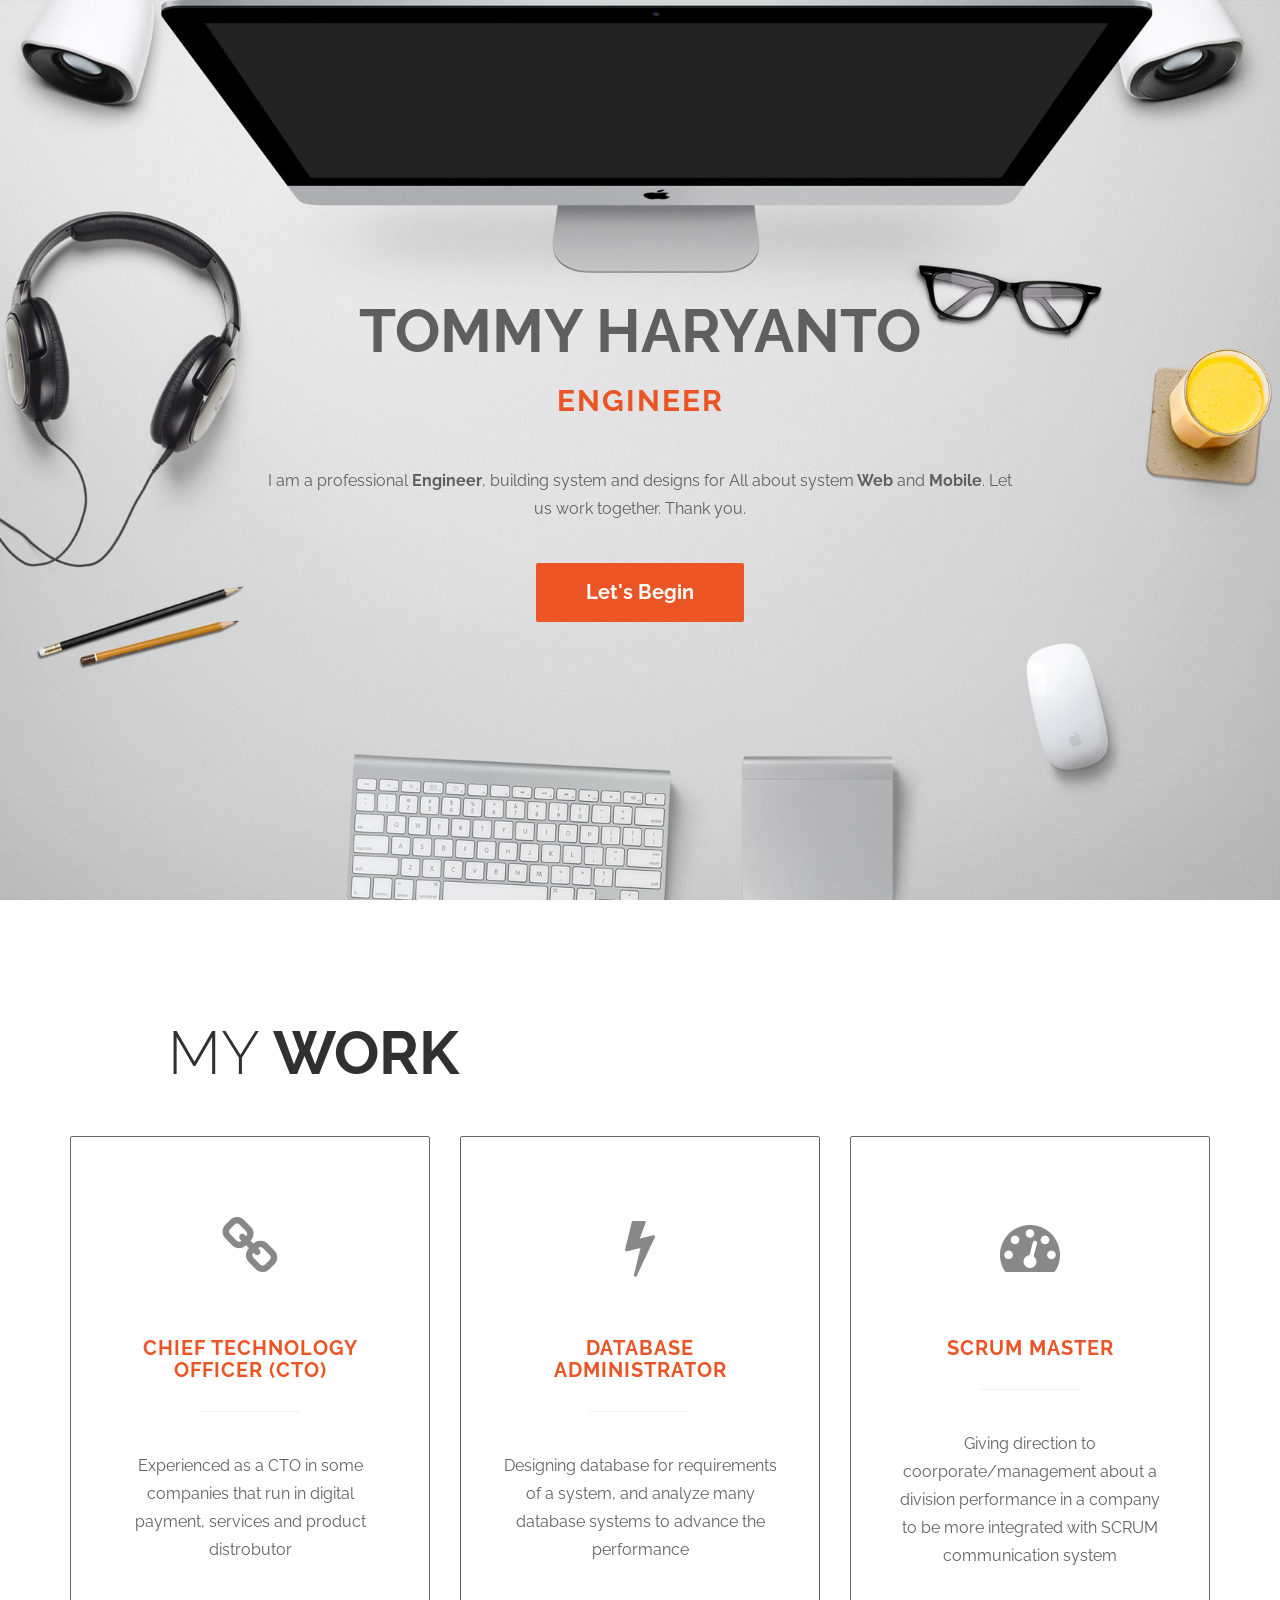
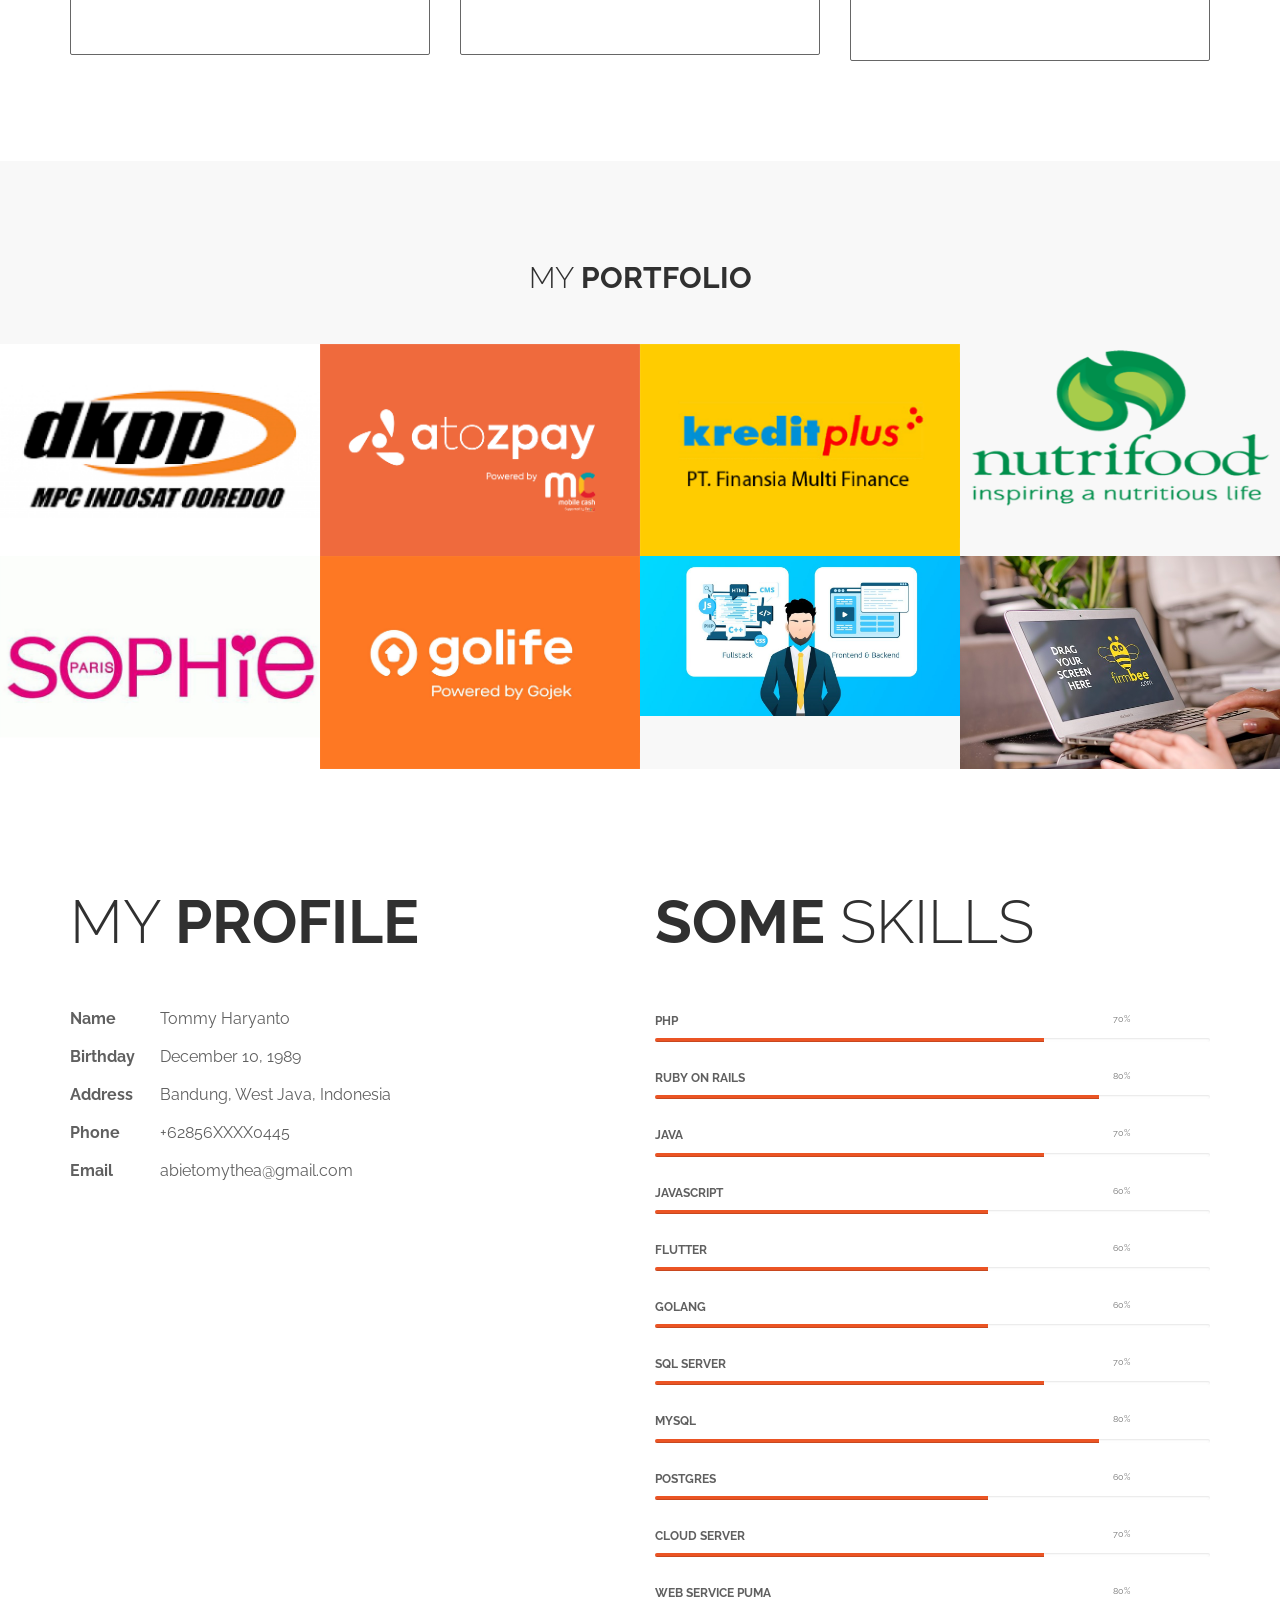
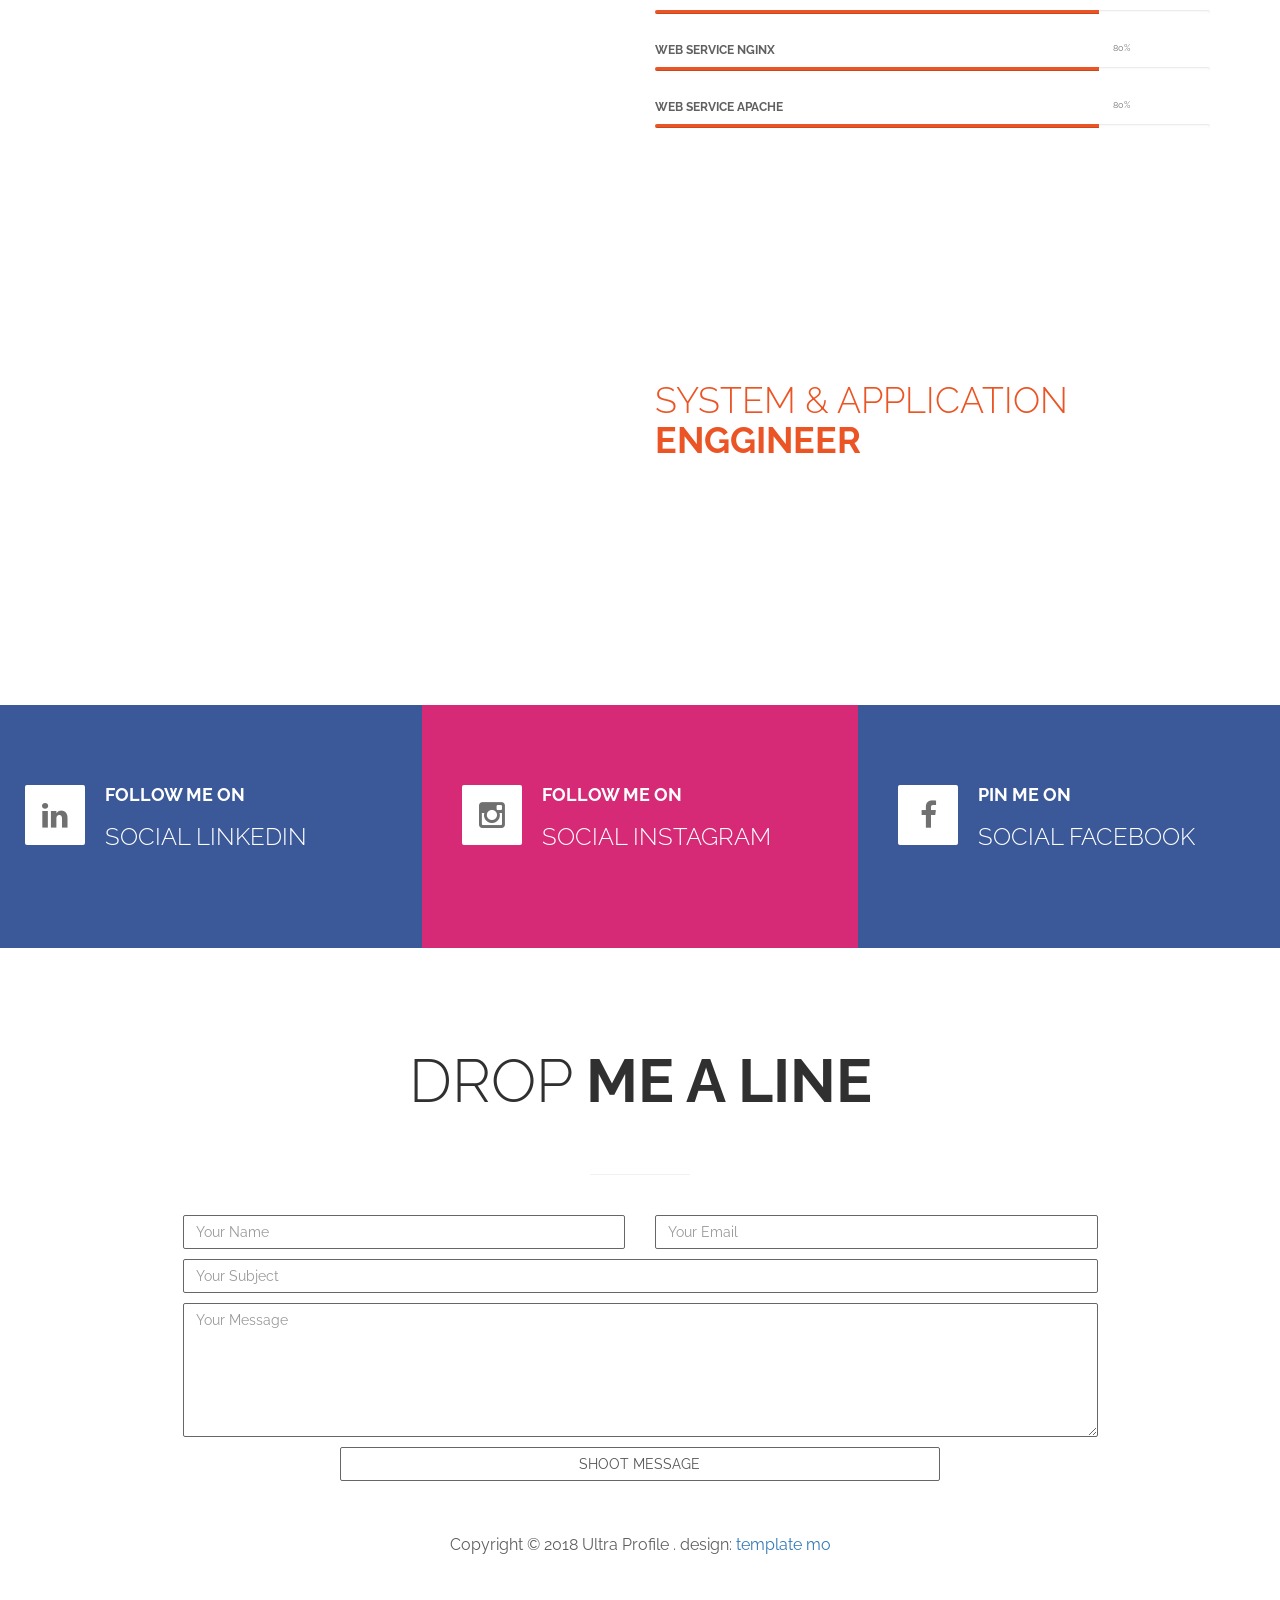
==== cv-tommy/index.html @ b7ea9eb3 "initial commit" ====
<!DOCTYPE html>
<html lang="en">
<head>
	<meta charset="utf-8">
	<meta http-equiv="X-UA-Compatible" content="IE=Edge">
	<meta name="viewport" content="width=device-width, initial-scale=1">
	<meta name="keywords" content="">
	<meta name="description" content="">
	<!-- SITE TITLE -->
	<title>Tommy</title>

	<!-- STYLESHEETS -->
	<link rel="stylesheet" href="css/bootstrap.min.css">
	<link rel="stylesheet" href="css/font-awesome.min.css">
	<link rel="stylesheet" href="css/templatemo-style.css">
	<link href='//fonts.googleapis.com/css?family=Raleway:400,300,600,700' rel='stylesheet' type='text/css'>
<!-- 

Ultra Profile

https://templatemo.com/tm-464-ultra-profile

-->
</head>
<body data-spy="scroll" data-target="#rock-navigation">
	<!-- START NAVIGATION -->
	<div class="navbar navbar-default bs-dos-nav navbar-fixed-top sticky-navigation" role="navigation">
		<div class="container">

			<div class="navbar-header">
				<button class="navbar-toggle" data-toggle="collapse" data-target="#rock-navigation">
					<span class="icon icon-bar"></span>
					<span class="icon icon-bar"></span>
					<span class="icon icon-bar"></span>
				</button>
				<a href="#" class="navbar-brand">My Profile</a>
			</div>
			<nav class="collapse navbar-collapse" id="rock-navigation">
				<ul class="nav navbar-nav navbar-right main-navigation text-uppercase">
					<li><a href="#home" class="smoothScroll">Home</a></li>
					<li><a href="#work" class="smoothScroll">My Work</a></li>
					<li><a href="#portfolio" class="smoothScroll">Portfolio</a></li>
					<li><a href="#resume" class="smoothScroll">Resume</a></li>
					<li><a href="#about" class="smoothScroll">About</a></li>
					<li><a href="#contact" class="smoothScroll">Contact</a></li>
				</ul>
			</nav>

		</div>
	</div>
	<!-- END NAVIGATION -->

	<!-- START HOME -->
	<section id="home" class="templatemo-home">
		<div class="container">
			<div class="row">
				<div class="col-md-2 col-sm-1"></div>
				<div class="col-md-8 col-sm-10">
					<h1 class="tm-home-title"><strong>Tommy Haryanto</strong></h1>
					<h2 class="tm-home-subtitle">Engineer</h2>
					<p>I am a professional <strong>Engineer</strong>, building system and designs for All about system<strong> Web</strong> and <strong>Mobile</strong>. Let us work together. Thank you.</p>
					<a href="#work" class="btn btn-default smoothScroll tm-view-more-btn">Let's Begin</a>
				</div>
				<div class="col-md-2 col-sm-1"></div>
			</div>
		</div>
	</section>
	<!-- END HOME -->

	<!-- START work -->
	<section id="work" class="tm-padding-top-bottom-100">
		<div class="container">
			<div class="row">
				<div class="col-md-offset-1 col-md-11">
					<h2 class="title">My <strong>Work</strong></h2>						
				</div>
				<div class="col-md-4 col-sm-4">
					<div class="work-wrapper">
						<i class="fa fa-link"></i>
						<h3 class="text-uppercase tm-work-h3">Chief Technology Officer (CTO)</h3>
						<hr>
						<p>Experienced as a CTO in some companies that run in digital payment, services and product distrobutor</p>
					</div>
				</div>
				<div class="col-md-4 col-sm-4">
					<div class="work-wrapper">
						<i class="fa fa-flash"></i>
						<h3 class="text-uppercase tm-work-h3">Database Administrator</h3>
						<hr>
						<p>Designing database for requirements of a system, and analyze many database systems to advance the performance</p>
					</div>
				</div>
				<div class="col-md-4 col-sm-4">
					<div class="work-wrapper">
						<i class="fa fa-dashboard"></i>
						<h3 class="text-uppercase tm-work-h3">Scrum Master</h3>
						<hr>
						<p>Giving direction to coorporate/management about a division performance in a company to be more integrated with SCRUM communication system</p>
					</div>
				</div>
			</div>
		</div>
	</section>
	<!-- END work -->

	<!-- START PORTFOLIO -->
	<section id="portfolio" class="tm-portfolio">
		<div class="container">
			<div class="row">
				<div class="col-md-12 wow bounce">
					<div class="title">
						<h2 class="tm-portfolio-title">My <strong>Portfolio</strong></h2>
					</div>

					<!-- START ISO SECTION -->
					<div class="iso-section">
						<!-- <ul class="filter-wrapper clearfix">
							<li><a href="#" class="opc-main-bg selected" data-filter="*">All</a></li>
							<li><a href="#" class="opc-main-bg" data-filter=".html">HTML</a></li>
							<li><a href="#" class="opc-main-bg" data-filter=".photoshop">Photoshop</a></li>
							<li><a href="#" class="opc-main-bg" data-filter=".wordpress">Wordpress</a></li>
							<li><a href="#" class="opc-main-bg" data-filter=".mobile">Mobile</a></li>
						</ul> -->
						<div class="iso-box-section">
							<div class="iso-box-wrapper col4-iso-box">
								<div class="iso-box wordpress col-md-3 col-sm-3 col-xs-12">
									<div class="portfolio-thumb">
										<img src="images/dkpp.jpg" class="fluid-img" alt="portfolio img">
										<div class="portfolio-overlay">
											<h3 class="portfolio-item-title">CTO</h3>
											<h3 class="portfolio-item-title">Dian Kencana Puri Prima (DKPP)</h3>
											<p>Payment fo PPOB, Phone Credit, Consignment System for Agent</p>
										</div>
									</div>
								</div>
								<div class="iso-box wordpress col-md-3 col-sm-3 col-xs-12">
									<div class="portfolio-thumb">
										<img src="images/atozpay-01.jpg" class="fluid-img" alt="portfolio img">
										<div class="portfolio-overlay">
											<h3 class="portfolio-item-title">CTO</h3>
											<h3 class="portfolio-item-title">Weyland Indonesia Perkasa (WIP)</h3>
											<p>Payment fo PPOB, Phone Credit, Consignment System for Agent, Daily Needs for delivery services</p>
										</div>
									</div>
								</div>
								<div class="iso-box html photoshop wordpress mobile col-md-3 col-sm-3 col-xs-12">
									<div class="portfolio-thumb">
										<img src="images/kredit plus-01.jpg" class="fluid-img" alt="portfolio img">
										<div class="portfolio-overlay">
											<h3 class="portfolio-item-title">Project Manager</h3>
											<h3>PT. Finansia Multi Finance (Kreditplus)</h3>
											<p>Build from scracth Kredit Plus Mobile system, and E-Form for business process</p>
										</div>
									</div>
								</div>
								<div class="iso-box html wordpress mobile col-md-3 col-sm-3 col-xs-12">
									<div class="portfolio-thumb">
										<img src="images/nutrifood-logo.png" class="fluid-img" alt="portfolio img">
										<div class="portfolio-overlay">
											<h3 class="portfolio-item-title">Project Manager</h3>
											<h3 class="portfolio-item-title">Nutrifood</h3>
											<p>Build Shipping management system, L-Men guides workout system</p>
										</div>
									</div>
								</div>
								<div class="iso-box wordpress col-md-3 col-sm-3 col-xs-12">
									<div class="portfolio-thumb">
										<img src="images/sophie.jpg" class="fluid-img" alt="portfolio img">
										<div class="portfolio-overlay">
											<h3 class="portfolio-item-title">Project Manager</h3>
											<h3 class="portfolio-item-title">Shopie Paris</h3>
											<p>Multi Level Marketing (MLM) system, Shopping System, Catalog Management, and E-Learning system to be shopie's frenchise </p>
										</div>
									</div>
								</div>
								<div class="iso-box html mobile col-md-3 col-sm-3 col-xs-12">
									<div class="portfolio-thumb">
										<img src="images/gojek.jpg" class="fluid-img" alt="portfolio img">
										<div class="portfolio-overlay">
											<h3 class="portfolio-item-title">Project Manager</h3>
											<h3 class="portfolio-item-title">Golife (Gojek)</h3>
											<p>GoClean, GoMassages, GoGlam, GoAuto. The services that provide by Gojek</p>
										</div>
									</div>
								</div>
								<div class="iso-box html photoshop col-md-3 col-sm-3 col-xs-12">
									<div class="portfolio-thumb">
										<img src="images/be-logo.jpg" class="fluid-img" alt="portfolio img">
										<div class="portfolio-overlay">
											<h3 class="portfolio-item-title">Backend Engineer</h3>
											<p>Create many system and applications for other country/company. Government, Expedition, Tour and traveling, market place and many more</p>
										</div>
									</div>
								</div>
								<div class="iso-box photoshop col-md-3 col-sm-3 col-xs-12">
									<div class="portfolio-thumb">
										<img src="images/portfolio-img7.jpg" class="fluid-img" alt="portfolio img">
										<div class="portfolio-overlay">
											<h3 class="portfolio-item-title">More Info</h3>
											<p>Did you still interest to me? please send me email!</p>
										</div>
									</div>
								</div>
							</div>
						</div>
					</div>
				</div>
			</div>
		</div>
	</section>
	<!-- END PORTFOLIO -->

	<!-- START RESUME -->
	<section id="resume" class="tm-padding-top-bottom-100">
		<div class="container">
			<div class="row">
				<div class="col-md-6 col-sm-6">					
					<h2 class="title">My <strong>Profile</strong></h2>
					<p><span class="tm-info-label">Name</span>Tommy Haryanto</p>
					<p><span class="tm-info-label">Birthday</span>December 10, 1989</p>
					<p><span class="tm-info-label">Address</span>Bandung, West Java, Indonesia</p>
					<p><span class="tm-info-label">Phone</span>+62856XXXX0445</p>
					<p><span class="tm-info-label">Email</span>abietomythea@gmail.com</p>
				</div>
				<div class="col-md-6 col-sm-6">
					<h2 class="title"><strong>Some</strong> Skills</h2>
					<p></p>
					<h4 class="tm-progress-label">Php<small class="progress-percent-small">70%</small></h4>
					<div class="progress tm-progress">
						<div class="progress-bar progress-bar-danger" role="progressbar" aria-valuenow="70" aria-valuemin="0" aria-valuemax="70" style="width: 70%;"></div>
					</div>
					<h4 class="tm-progress-label">Ruby on Rails<small class="progress-percent-small">80%</small></h4>
					<div class="progress tm-progress">
						<div class="progress-bar progress-bar-danger" role="progressbar" aria-valuenow="80" aria-valuemin="0" aria-valuemax="100" style="width: 80%;"></div>
					</div>
					<h4 class="tm-progress-label">Java<small class="progress-percent-small">70%</small></h4>
					<div class="progress tm-progress">
						<div class="progress-bar progress-bar-danger" role="progressbar" aria-valuenow="70" aria-valuemin="0" aria-valuemax="100" style="width: 70%;"></div>
					</div>
					<h4 class="tm-progress-label">Javascript<small class="progress-percent-small">60%</small></h4>
					<div class="progress tm-progress">
						<div class="progress-bar progress-bar-danger" role="progressbar" aria-valuenow="60" aria-valuemin="0" aria-valuemax="100" style="width: 60%;"></div>
					</div>
					<h4 class="tm-progress-label">Flutter<small class="progress-percent-small">60%</small></h4>
					<div class="progress tm-progress">
						<div class="progress-bar progress-bar-danger" role="progressbar" aria-valuenow="60" aria-valuemin="0" aria-valuemax="100" style="width: 60%;"></div>
					</div>
					<h4 class="tm-progress-label">GoLang<small class="progress-percent-small">60%</small></h4>
					<div class="progress tm-progress">
						<div class="progress-bar progress-bar-danger" role="progressbar" aria-valuenow="60" aria-valuemin="0" aria-valuemax="100" style="width: 60%;"></div>
					</div>
					<h4 class="tm-progress-label">SQL Server<small class="progress-percent-small">70%</small></h4>
					<div class="progress tm-progress">
						<div class="progress-bar progress-bar-danger" role="progressbar" aria-valuenow="70" aria-valuemin="0" aria-valuemax="100" style="width: 70%;"></div>
					</div>
					<h4 class="tm-progress-label">MySql<small class="progress-percent-small">80%</small></h4>
					<div class="progress tm-progress">
						<div class="progress-bar progress-bar-danger" role="progressbar" aria-valuenow="80" aria-valuemin="0" aria-valuemax="100" style="width: 80%;"></div>
					</div>
					<h4 class="tm-progress-label">Postgres<small class="progress-percent-small">60%</small></h4>
					<div class="progress tm-progress">
						<div class="progress-bar progress-bar-danger" role="progressbar" aria-valuenow="60" aria-valuemin="0" aria-valuemax="100" style="width: 60%;"></div>
					</div>
					<h4 class="tm-progress-label">Cloud Server<small class="progress-percent-small">70%</small></h4>
					<div class="progress tm-progress">
						<div class="progress-bar progress-bar-danger" role="progressbar" aria-valuenow="70" aria-valuemin="0" aria-valuemax="100" style="width: 70%;"></div>
					</div>
					<h4 class="tm-progress-label">Web Service Puma <small class="progress-percent-small">80%</small></h4>
					<div class="progress tm-progress">
						<div class="progress-bar progress-bar-danger" role="progressbar" aria-valuenow="80" aria-valuemin="0" aria-valuemax="100" style="width: 80%;"></div>
					</div>
					<h4 class="tm-progress-label">Web Service Nginx <small class="progress-percent-small">80%</small></h4>
					<div class="progress tm-progress">
						<div class="progress-bar progress-bar-danger" role="progressbar" aria-valuenow="80" aria-valuemin="0" aria-valuemax="100" style="width: 80%;"></div>
					</div>
					<h4 class="tm-progress-label">Web Service Apache <small class="progress-percent-small">80%</small></h4>
					<div class="progress tm-progress">
						<div class="progress-bar progress-bar-danger" role="progressbar" aria-valuenow="80" aria-valuemin="0" aria-valuemax="100" style="width: 80%;"></div>
					</div>
				</div>
			</div>
		</div>
	</section>
	<!-- END RESUME -->

	<!-- START ABOUT -->
	<section id="about" class="tm-about">
		<div class="container">
			<div class="row">
				<div class="col-md-offset-6 col-md-6 col-sm-offset-6 col-sm-7" style="color: white;">
					<div class="title">
						<h2 style="color: white;">This is <strong>me</strong></h2>
						<h1 class="tm-red-text">System & Application <strong>Enggineer</strong></h1>
					</div>
					<p>The basic foundation of technology is how we think in a simple way.
						Difficult things will come true with a simple way.
						Go ahead and dream 'til morning, wake up and make that dream come true
					</p>
				</div>
			</div>
		</div>
	</section>
	<!-- END ABOUT -->

	<!-- START SOCIAL -->
	<section id="social" class="tm-social">
		<div class="container">
			<div class="row">
				<div class="col-md-4 col-sm-4 wow rotateInUpLeft" data-wow-delay="0.3s">
					<div class="media facebook">
						<a href="https://www.linkedin.com/in/tommy-haryanto-12ba5937/" target="_blank">
							<div class="media-object pull-left">
								<i class="fa fa-linkedin"></i>
							</div>
							<div class="media-body">
								<h4 class="media-heading tm-social-title">Follow me on</h4>
								<h3>Social LinkedIn</h3>
							</div>
						</a>
					</div>
				</div>
				<div class="col-md-4 col-sm-4 wow rotateInUpLeft" data-wow-delay="0.6s">
					<div class="media instagram">
						<a href="https://www.instagram.com/abieharyanto/">
							<div class="media-object pull-left">
								<i class="fa fa-instagram"></i>
							</div>
							<div class="media-body">
								<h4 class="media-heading tm-social-title">Follow me on</h4>
								<h3>Social Instagram</h3>
							</div>
						</a>
					</div>
				</div>
				<div class="col-md-4 col-sm-4 wow rotateInUpLeft" data-wow-delay="0.9s">
					<div class="media facebook">
						<a href="https://www.facebook.com/abietomythea">
							<div class="media-object pull-left">
								<i class="fa fa-facebook"></i>
							</div>
							<div class="media-body">
								<h4 class="media-heading tm-social-title">Pin me on</h4>
								<h3>Social Facebook</h3>
							</div>
						</a>
					</div>
				</div>
			</div>
		</div>
	</section>
	<!-- END SOCIAL -->

	<!-- START CONTACT -->
	<?php require_once("functions.php"); ?>
	<section id="contact" class="tm-contact">
		<div class="container">
			<div class="row">
				<div class="col-md-12">					
					<h2 class="title">Drop <strong>me a line</strong></h2>
					<hr>					
				</div>
				<div class="col-md-1 col-sm-1"></div>
				<div class="col-md-10 col-sm-10">
					<form action="send_email.php" method="post" enctype="text/plan">
						<div class="col-md-6 col-sm-6">
							<input class="form-control" type="text" placeholder="Your Name" name="name">
						</div>
						<div class="col-md-6 col-sm-6">
							<input class="form-control" type="email" placeholder="Your Email" name="email">
						</div>
						<div class="col-md-12 col-sm-12">
							<input class="form-control" type="text" placeholder="Your Subject" name="subject">
							<textarea class="form-control" placeholder="Your Message" rows="6" name="messages"></textarea>
						</div>
						<div class="col-md-offset-2 col-md-8 col-sm-offset-2 col-sm-8">
							<input class="form-control" type="submit" value="SHOOT MESSAGE">
						</div>
					</form>
				</div>
				<div class="col-md-1 col-sm-1"></div>
				<div class="col-md-12 col-sm-12">
					<p>Copyright &copy; 2018 Ultra Profile
                    . design: <a rel="nofollow noopener" href="https://templatemo.com">template mo</a></p>
				</div>
			</div>
		</div>
	</section>
	<!-- END CONTACT -->
	<script src="js/jquery.js"></script>
	<script src="js/bootstrap.min.js"></script>
	<script src="js/smoothscroll.js"></script>
	<script src="js/jquery.nav.js"></script>
	<script src="js/isotope.js"></script>
	<script src="js/imagesloaded.min.js"></script>
	<script src="js/custom.js"></script>
</body>
</html>
---- cv-tommy/css/templatemo-style.css ----
/*

Ultra Profile

https://templatemo.com/tm-464-ultra-profile

*/

body {
  background: #ffffff;
  font-family: 'Raleway', sans-serif;
  font-size: 16px;
  color: #606060;
  position: relative;
}
html, body {
  width: 100%;
  overflow-x: hidden;
}
h1,h2,h3 { font-weight: 300; }
p { line-height: 28px; }
hr {
  border-color: #f2f2f2;
  width: 100px;
  margin-bottom: 40px;
}
.title {
  color: #303030;
  font-size: 60px;
  padding-bottom: 40px;
  text-transform: uppercase;
}

/* START NAVIGATION */
.sticky-navigation { opacity: 0; }
.navbar-default {
  background: #fff;
  border: none;
  -webkit-box-shadow: 0 2px 8px 0 rgba(50, 50, 50, 0.08);
          box-shadow: 0 2px 8px 0 rgba(50, 50, 50, 0.08);
  margin: 0;
  padding: 0;
}
.navbar-default .navbar-brand {
  color: #212227;
  font-weight: bold;
  font-size: 30px;
  line-height: 45px;
  padding: 10px 0 0 12px;
}
.navbar-default .navbar-nav li a {
  color: #202020;
  font-size: 13px;
  font-weight: bold;
  line-height: 45px;
  letter-spacing: 1px;
}
.navbar-default .navbar-nav li a:hover { color: #eb5424; }
.navbar-default .navbar-nav > li > a:hover,
.navbar-default .navbar-nav > li > a:focus {
  color: #eb5424;
  background-color: transparent;
}
.navbar-default .navbar-nav > .active > a,
.navbar-default .navbar-nav > .active > a:hover,
.navbar-default .navbar-nav > .active > a:focus {
  color: #eb5424;
  background-color: transparent;
}
.navbar-default .navbar-toggle {
  border: none;
  padding-top: 10px;
}
.navbar-default .navbar-toggle .icon-bar {
  background: #eb5424;
  border-color: transparent;
}
.navbar-default .navbar-toggle:hover,
.navbar-default .navbar-toggle:focus { background-color: transparent }
/* END NAVIGATION */

/* START HOME */
.templatemo-home {
  background: url('../images/home-bg.jpg');
  background-size: cover;
  background-attachment: fixed;
  background-position: center center;
  color: #5f5f5f;
  display: -webkit-box;
  display: -webkit-flex;
  display: -ms-flexbox;
  display: flex;
  -webkit-box-align: center;
  -webkit-align-items: center;
      -ms-flex-align: center;
          align-items: center;
  text-align: center;  
  height: 100vh;
}
.tm-home-title,
 .tm-home-subtitle {
  text-transform: uppercase;
 }
.tm-home-title { font-size: 60px; }
.tm-home-subtitle {
  color: #eb5424;
  font-weight: bold;
  padding-bottom: 40px;
  letter-spacing: 2px;
}
.tm-view-more-btn {
  background: #eb5424;
  color: #ffffff;
  border: none;
  border-radius: 2px;
  font-size: 20px;
  font-weight: 700;
  margin-top: 30px;
  padding: 15px 50px;
  -webkit-transition: all 0.6s ease-in;
          transition: all 0.6s ease-in;
}
.tm-view-more-btn:hover {
  background: #ffffff;
  color: #eb5424;
}
/* END HOME */

/* START WORK */
.tm-padding-top-bottom-100 {
  padding-top: 100px;
  padding-bottom: 100px;
}
.tm-work-h3 {
  color: #eb5424;
  font-size: 20px;
  font-weight: bold;
  letter-spacing: 1px;
  padding-bottom: 10px;
}
.work-wrapper {
  border: 1px solid #666;
  border-radius: 2px;
  text-align: center;
  padding: 80px 40px 80px 40px;
  -webkit-transition: all 0.6s ease-in;
          transition: all 0.6s ease-in;
}
.work-wrapper:hover { border-color: #eb5424; }
.work-wrapper .fa {
  color: #888888;
  font-size: 60px;
  padding-bottom: 40px;
}
/* END WORK */

/* START PORTFOLIO */
.tm-portfolio {
  background: #f8f8f8;
  padding-top: 80px;
}
.tm-portfolio .container {
  width: 100%;
  padding: 0;
  margin: 0;
}
.tm-portfolio .col-md-3,
 .tm-portfolio .col-sm-3 {
  padding: 0;
  margin: 0;
}
.tm-portfolio-title {
  text-align: center;
  text-transform: uppercase;
}
.portfolio-item-title {
  font-weight: bold;
  margin-top: 10px;
  text-transform: uppercase;
}
.portfolio-thumb {
  overflow: hidden;
  margin: 0;
  position: relative;
}
.portfolio-overlay {
  display: -webkit-box;
  display: -webkit-flex;
  display: -ms-flexbox;
  display: flex;
  -webkit-box-orient: vertical;
  -webkit-box-direction: normal;
  -webkit-flex-direction: column;
      -ms-flex-direction: column;
          flex-direction: column;
  -webkit-box-pack: center;
  -webkit-justify-content: center;
      -ms-flex-pack: center;
          justify-content: center;
  background: #eb5424;
  color: #ffffff;
  top: 0;
  right: 0;
  left: 0;
  bottom: 0;
  width: 100%;
  height: 100%;  
  padding: 0 40px;
  text-align: center;
  position: absolute;
  opacity: 0;
  transition: all 0.4s ease-in-out;
  -webkit-transition: all 0.4s ease-in-out;
  -moz-transition: all 0.4s ease-in-out;
  -ms-transition: all 0.4s ease-in-out;
}
.portfolio-thumb:hover .portfolio-overlay {
  opacity: 0.8;  
  -webkit-transform: scale(1.0);
  -ms-transform: scale(1.0);
  transform: scale(1.0);
}
.portfolio-overlay .fa {
  border: 1px solid #666;
  border-radius: 0;
  color: #666;
  width: 40px;
  height: 40px;
  line-height: 40px;
  text-align: center;
  text-decoration: none;
  margin-right: 6px;
  margin-bottom: 10px;
}

/* FILTER CSS */
.filter-wrapper {
  width: 100%;
  margin: 0 0 24px 0;
  overflow: hidden;
  text-align: center;
}
.filter-wrapper li {
  display: inline-block;
  margin: 4px;
}
.filter-wrapper li a {
  color: #999999;
  padding: 8px 17px;
  display: block;
  text-decoration: none;
  transition: all 0.4s ease-in-out;
  -webkit-transition: all 0.4s ease-in-out;
  -moz-transition: all 0.4s ease-in-out;
  -ms-transition: all 0.4s ease-in-out;
}
.filter-wrapper li a:focus,
 .filter-wrapper li a:hover,
 .filter-wrapper li a.selected {
  background: #eb5424;
  border-color: transparent;
  color: #ffffff;
}

/* ISOTOPE BOX CSS */
.iso-box-section { width: 100%; }
.iso-box-wrapper {
  width: 100%;
  padding: 0;
  clear: both;
  position: relative;
}
.iso-box {
  position: relative;
  min-height: 50px;
  float: left;
  overflow: hidden;
  margin-bottom: 20px;
}
.iso-box > a {
  display: block;
  width: 100%;
  height: 100%;
  overflow: hidden;
}
.iso-box > a {
  display: block;
  width: 100%;
  height: 100%;
  overflow: hidden;
}
.fluid-img {
  width: 100%;
  display: block;
  height: auto;
}
/* END PORTFOLIO */

/* START RESUME */
.tm-red-text { color: #eb5424; }
.tm-info-label {
  font-weight: bold;
  display: inline-block;
  width: 90px;
}
.tm-progress {
  background: #fff;
  border-radius: 2px;
  height: 4px;
}
.progress-bar-danger { background: #eb5424; }
.tm-progress-label {
  font-size: 12px;
  font-weight: bold;
  padding-top: 10px;
  text-transform: uppercase;
}
.progress-percent-small {
  display: block;
  float: right;
  padding-right: 80px;
}
/* END RESUME */

/* START ABOUT */
.tm-about {
  background: url('../images/profile.jpg');
  background-size: cover;
  background-attachment: fixed;
  background-position: center center;
  padding-top: 60px;
  padding-bottom: 100px;
}
/* END ABOUT */

/* START SOCIAL */
.tm-social {
  text-transform: uppercase;
}
.tm-social .container {
  width: 100%;
  padding: 0;
  margin: 0;
}
.tm-social .col-md-4 {
  padding: 0;
  margin: 0;
}
.facebook:hover,
.twitter:hover,
.pinterest:hover {
  background: #202020;
}
.facebook { background: #3b5998; }
.instagram { background: #d62976; }
.linkedin { background: #3b5998; }
.twitter { background: #55acee; }
.pinterest { background: #cc2127; }
.media {
  padding: 80px 40px 80px 40px;
  -webkit-transition: all 0.6s ease-in;
          transition: all 0.6s ease-in;
}
.tm-social a {
  color: #ffffff;
  display: inline-block;
  text-decoration: none;
}
.tm-social .media .fa {
  background: #ffffff;
  border-radius: 2px;
  color: #707070;
  font-size: 30px;
  width: 60px;
  height: 60px;
  line-height: 60px;
  text-align: center;
  margin-right: 20px;
}
.tm-social-title {
  font-family: 'Raleway', sans-serif;
  font-weight: bold;
}
/* END SOCIAL */

/* START CONTACT */
.tm-contact {
  text-align: center;
  padding-top: 80px;
  padding-bottom: 40px;
}
.form-control {
  background: transparent;
  border: 1px solid #666;
  border-radius: 2px;
  -webkit-box-shadow: none;
          box-shadow: none;
  margin-bottom: 10px;
  -webkit-transition: all 0.6s ease-in;
          transition: all 0.6s ease-in;
}
.form-control:focus,
 .form-control:hover {
  background: #202020;
  color: #ffffff;
}
input { height: 50px; }
.tm-contact p { padding-top: 40px; }
/* END CONTACT */

@media screen and (max-device-width: 1024px){
  .templatemo-home {
    background-attachment: scroll;
  }
}

/* START MEDIA 980 */
@media screen and (max-width:980px){
  .portfolio-overlay  { padding-top: 10px; }
}
/* END MEDIA 980 */

@media screen and (max-width: 767px) {
  .tm-home-title { font-size: 40px; }
}

/* START MEDIA 360 */
@media screen and (max-width:360px){
  .navbar-default .navbar-brand {  padding-top: 2px; }
}
/* END MEDIA 360 */
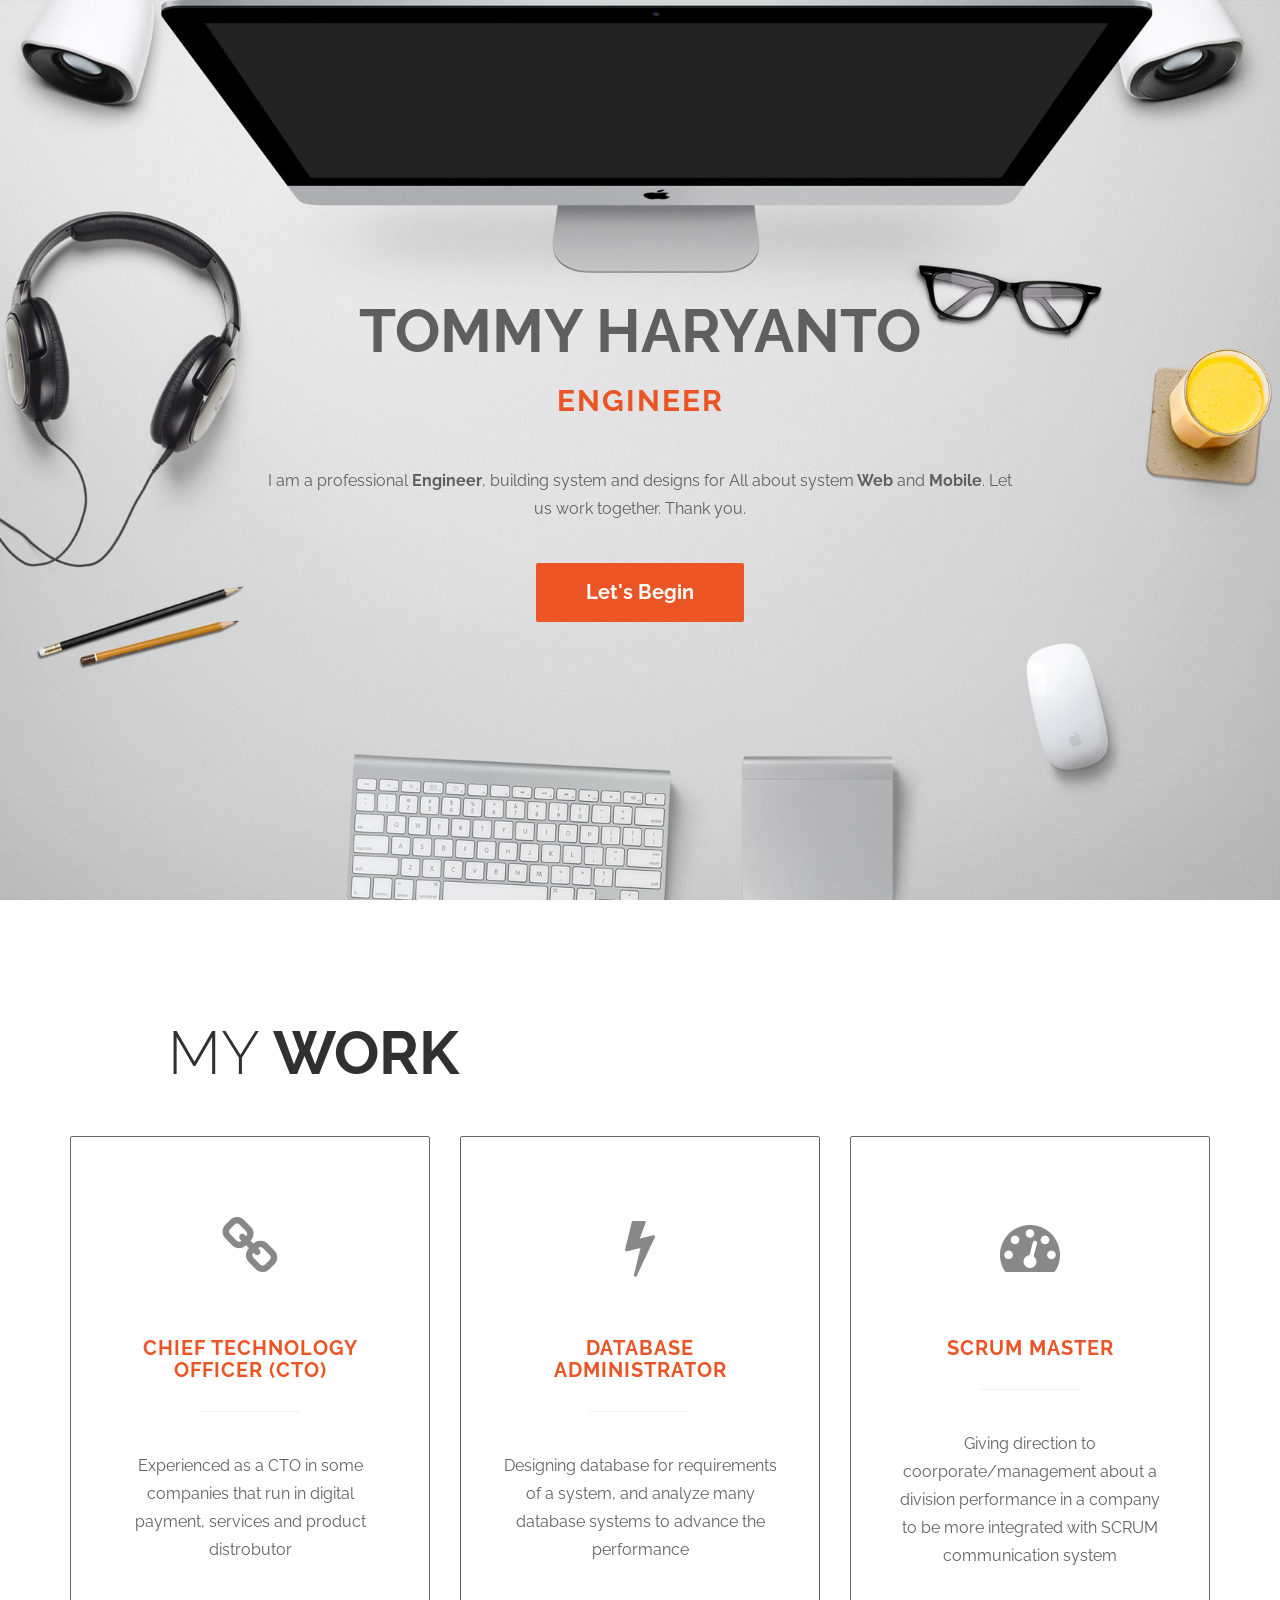
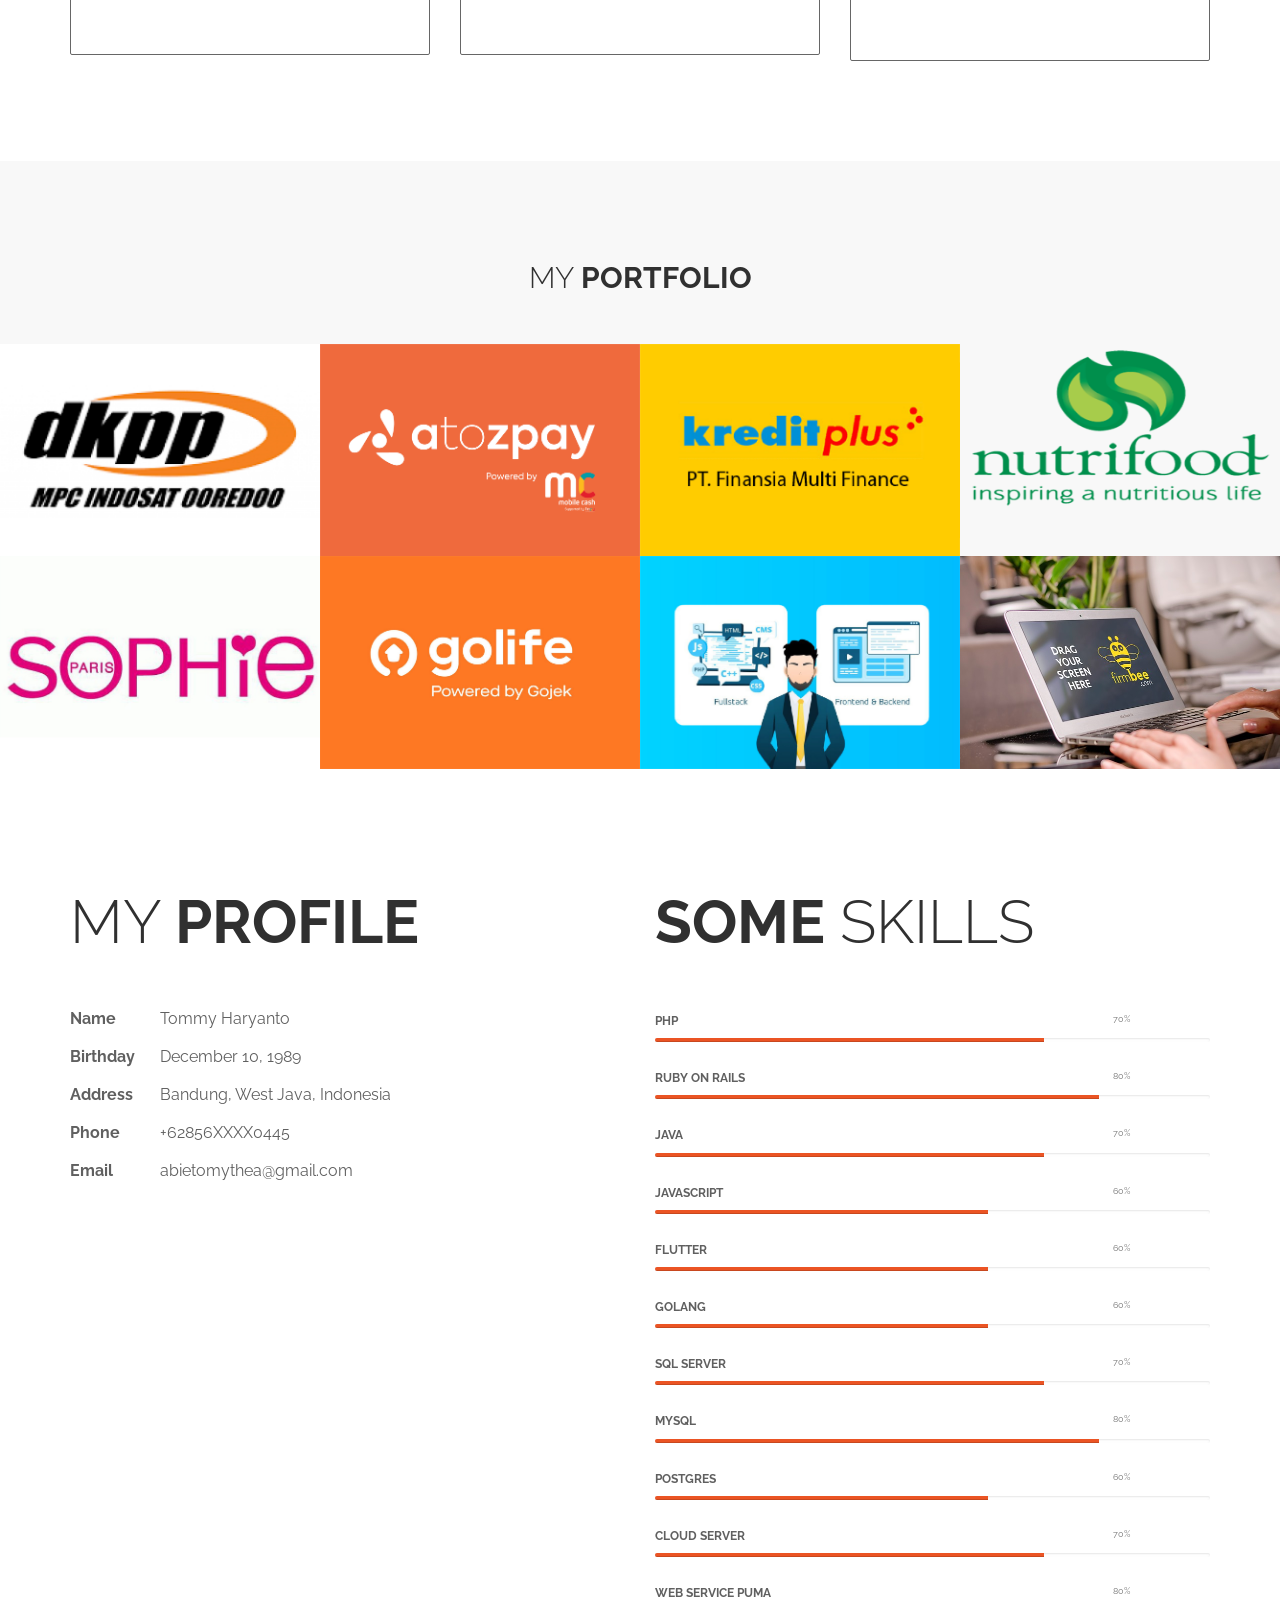
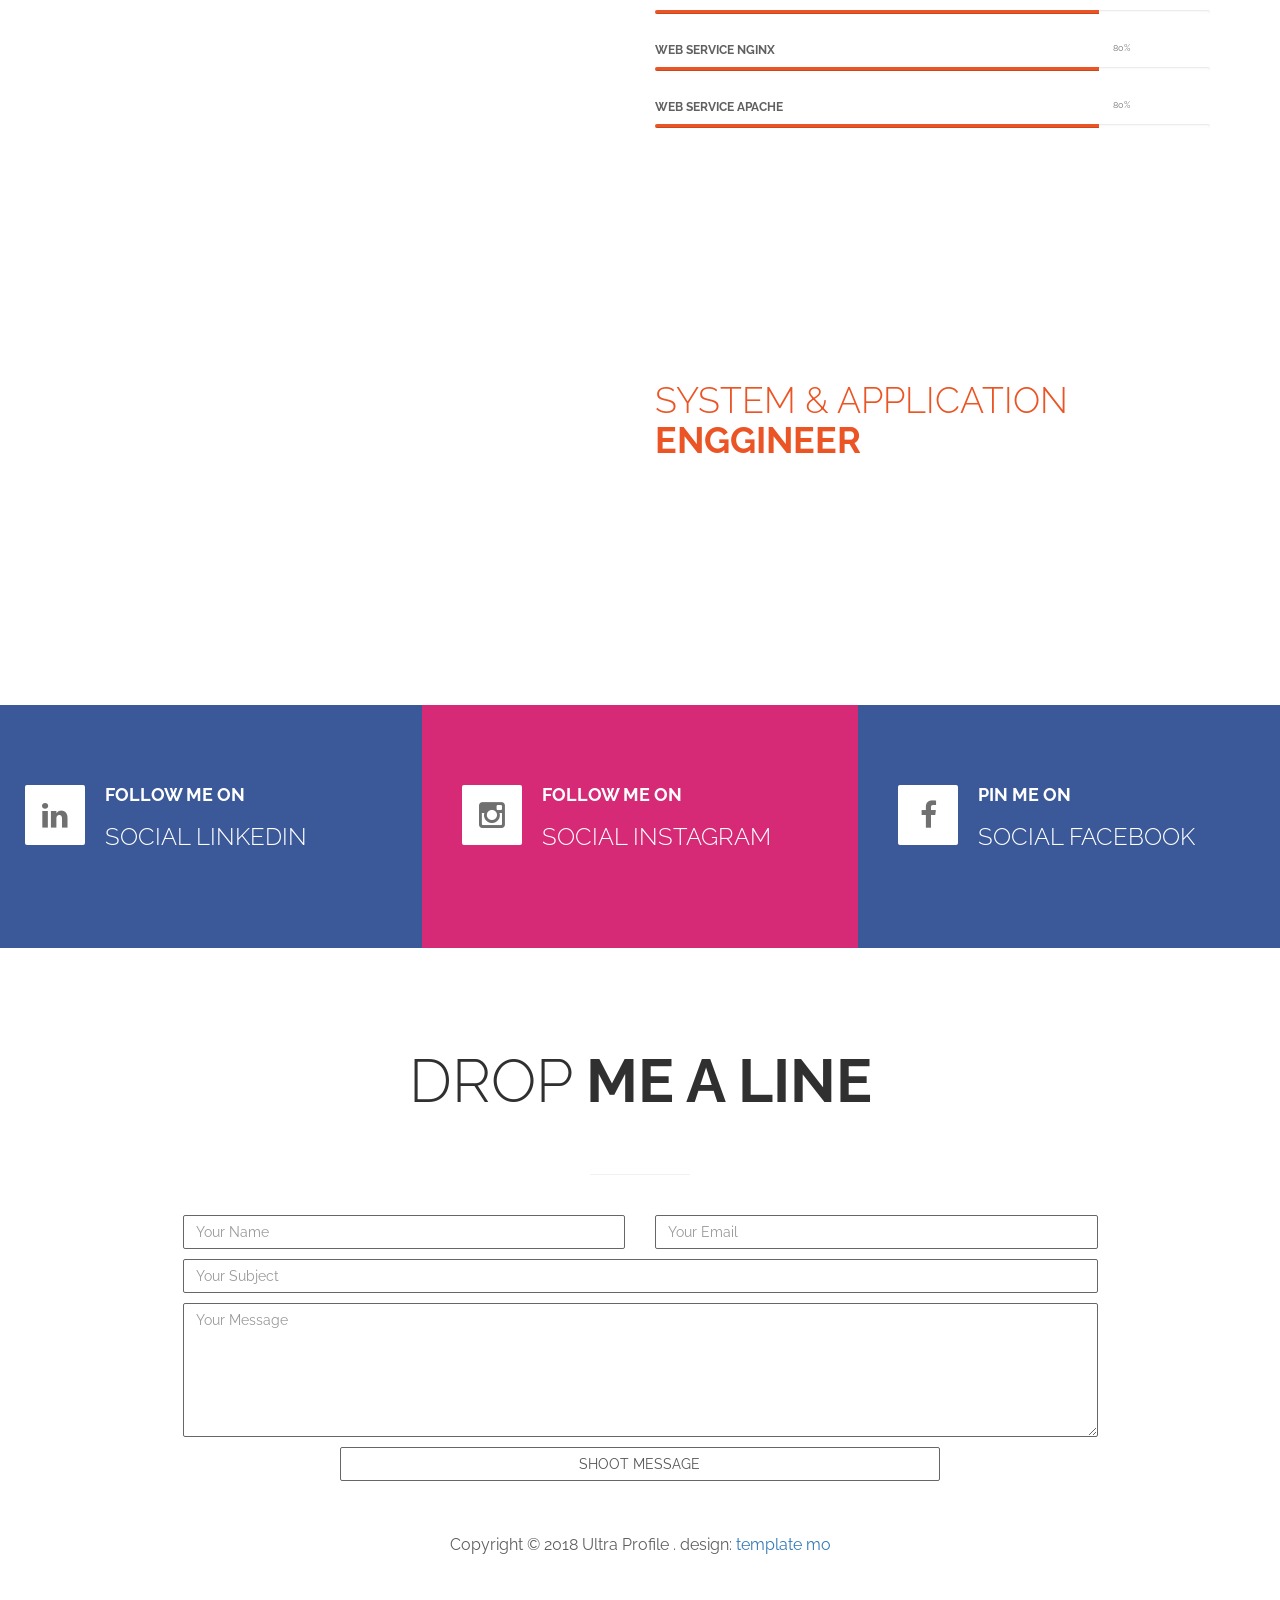
==== commit df035350: "change image" ====
--- a/cv-tommy/index.html
+++ b/cv-tommy/index.html
@@ -185,7 +185,7 @@
 								</div>
 								<div class="iso-box html photoshop col-md-3 col-sm-3 col-xs-12">
 									<div class="portfolio-thumb">
-										<img src="images/be-logo.jpg" class="fluid-img" alt="portfolio img">
+										<img src="images/other.jpg" class="fluid-img" alt="portfolio img">
 										<div class="portfolio-overlay">
 											<h3 class="portfolio-item-title">Backend Engineer</h3>
 											<p>Create many system and applications for other country/company. Government, Expedition, Tour and traveling, market place and many more</p>
@@ -394,4 +394,4 @@
 	<script src="js/imagesloaded.min.js"></script>
 	<script src="js/custom.js"></script>
 </body>
-</html>+</html>
